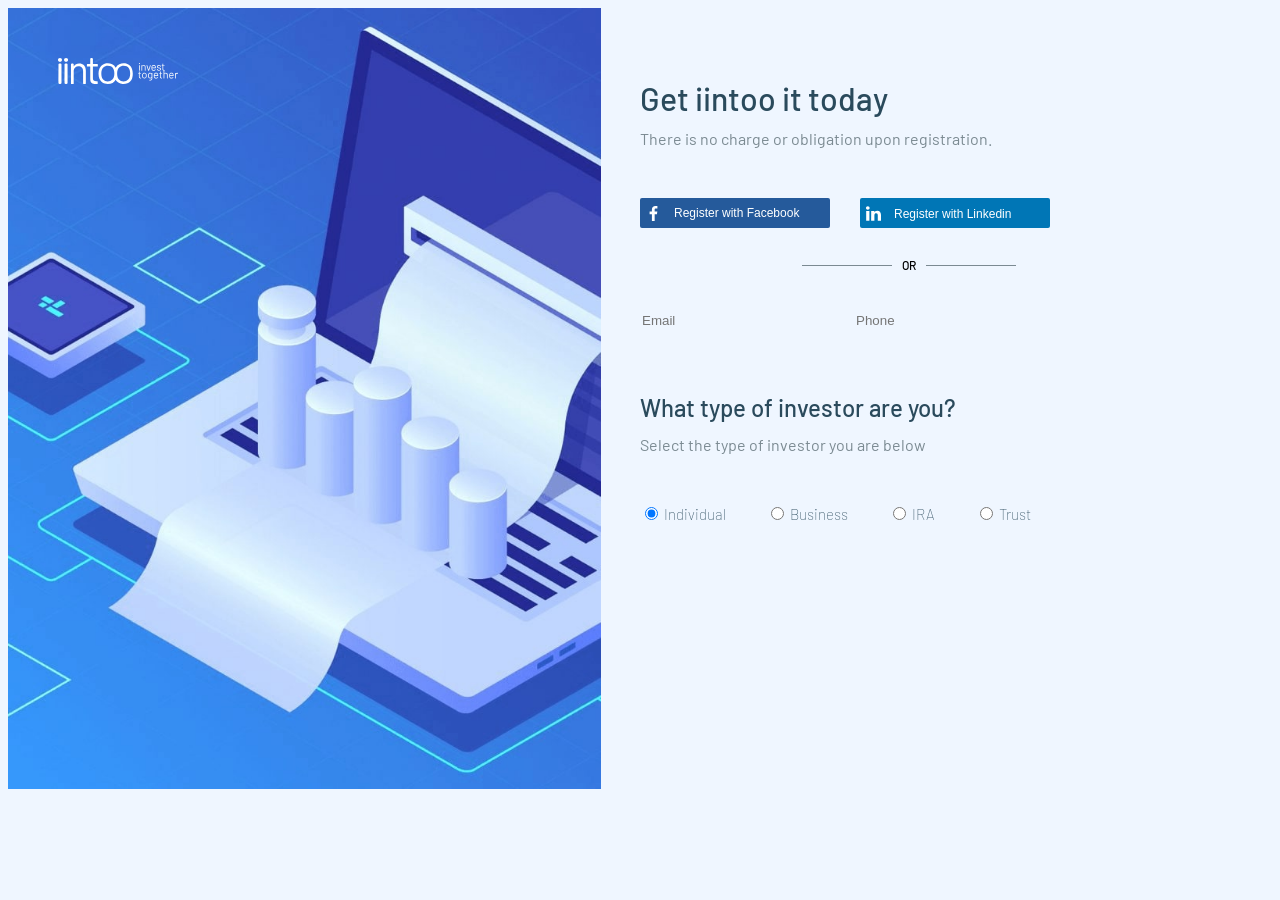
==== index.html @ d8821388 "split page; add left image; add simple form on right side without CSS" ====
<!DOCTYPE html>
<html lang="en">
<head>
    <meta charset="UTF-8">
    <meta name="viewport" content="width=device-width, initial-scale=1.0">
    <title>Registration</title>
    <link rel="stylesheet" href="style.css">
</head>
<body>
  <div class="page-container">
    <div class="logo-container">
       <img src="./bg.jpg" alt="blue laptop with coins" class="header-bg">
       <img src="./logo.svg" alt="company logo" class="header-logo">
    </div>
    <div class="main-info">
      <h1 class="right-text">Get iintoo it today</h1>
      <p>There is no charge or obligation upon registration.</p>
       <div class="button-container">
       <button class="button-facebook">
        <img src=".//facebook.svg" alt="facebook button" class="registration-fb" > 
        <span class="registration1"> Register with Facebook</span>
      </button>
      <button class="button-linkedin">
        <img src=".//linkedin.svg" alt=" linked in button" class="registration-lin"> 
       <span class="registration2"> Register with Linkedin</span>  
       </button> 
        </div>
       <div class="or">OR</div>
  <form class="registration-form">
    <input class="email" type="email" placeholder="Email">
    <input class="phone" type="phone" placeholder="Phone">
  </form>
  <div class="type">
  <h2>What type of investor are you?</h2>
  <div class="choise">Select the type of investor you are below</div>
  <section class="investor-types">
    <label>
        <input type="radio" name="investor" value="individual" checked>
        Individual
    </label>
    <label>
        <input type="radio" name="investor" value="business">
        Business
    </label>
    <label>
        <input type="radio" name="investor" value="ira">
        IRA
    </label>
    <label>
        <input type="radio" name="investor" value="trust">
        Trust
    </label>
</section>
  </div>
</div>
  </div>
    
</body>

</html>
---- style.css ----
@import url('https://fonts.googleapis.com/css2?family=Barlow:ital,wght@0,100;0,200;0,300;0,400;0,500;0,600;0,700;0,800;0,900;1,100;1,200;1,300;1,400;1,500;1,600;1,700;1,800;1,900&display=swap');

body {
    background-color: #EFF6FF;
    font-family:"barlow", sans-serif;
    font-weight: 100;
    font-size: 16px;
}
.page-container {
    display: flex;
    
}
.logo-container {
 position: relative;
     width: 50%;

}
.main-info {
    padding-left: 39px;
    padding-top: 50px;
    padding-right: 39px;
    padding-bottom: 50px;
    width: 50%;
}
.header-bg {
    width: 100%;
    height: auto;
}
.header-logo {
    position: absolute;
    left: 50px;
    top: 50px;
    width: 120px;
}
.right-text {
    color: #2A4A5C;
    height: 40px;
    font-weight: 500;
    margin-bottom: 10px;
    padding: right 30px;;

}
p {
    color: #7b8a92;
    font-weight: 400;
    margin-top: 10px;
    margin-bottom: 50px;
}
.button-container {
    display: flex;
    gap: 30px;
    
    

}
.registration-fb, .registration-lin {
    width: 15px;
    height: 15px;
    padding-top: 7px;

}
.or {
    display: flex; 
    justify-content: center;
    align-items: center;
    font-size: 12px;
    font-weight: 500;
    margin-top: 30px;
    padding-right: 95px;
    
}
.or::before {
    content: "";
    background-color: #7b8a92;
    width: 90px;
    height: 1px;
    margin-right: 10px;
    margin-left: 40px;
}
.or::after {
    content: "";
    background-color: #7b8a92;
    width: 90px;
    height: 1px;
    margin-left: 10px;
}
.button-facebook {
    display: flex;
    border: none;
    border-radius: 2px;
    background-color: #255A9B;
    height: 30px;
    width: 190px;

}
.registration1 {
   font-size: 12px;
   padding-left: 13px;
   padding-top: 7px;
   color: #FFFFFF;
}
.button-linkedin {
    display: flex;
    border: none;
    border-radius: 2px;
    background-color: #0076B6;
    height: 30px;
    width: 190px;
}
.registration2 {
    font-size: 12px;
    padding-left: 13px;
    padding-top: 8px;
    color: #FFFFFF;
}
.registration-form {
    display: flex;
    gap: 30px;
}
.email, .phone {
    width: 180px;
    height: 23px;
    padding-top: 7px;
    margin-top: 30px;
    background-color:  #EFF6FF;
    border-color: #EEEEEE;
    border: 1px;

}
.type {
  
}
h2 {
    color: #2A4A5C;
    height: 40px;
    font-weight: 500;
    margin-top: 60px;
    margin-bottom:2px;
    padding: right 30px;;


}
.choise {
    color: #7b8a92;
    font-weight: 400;
    margin-top:2px;

}
.investor-types {
    display: flex;
    gap: 40px;
    margin-top: 50px;

}
.investor-types label {
    font-size: 15px;
    color: #2A4A5C;
    
}
.investor-types input {
    border-color: #0076B6;
    background-color: #EEEEEE;
}
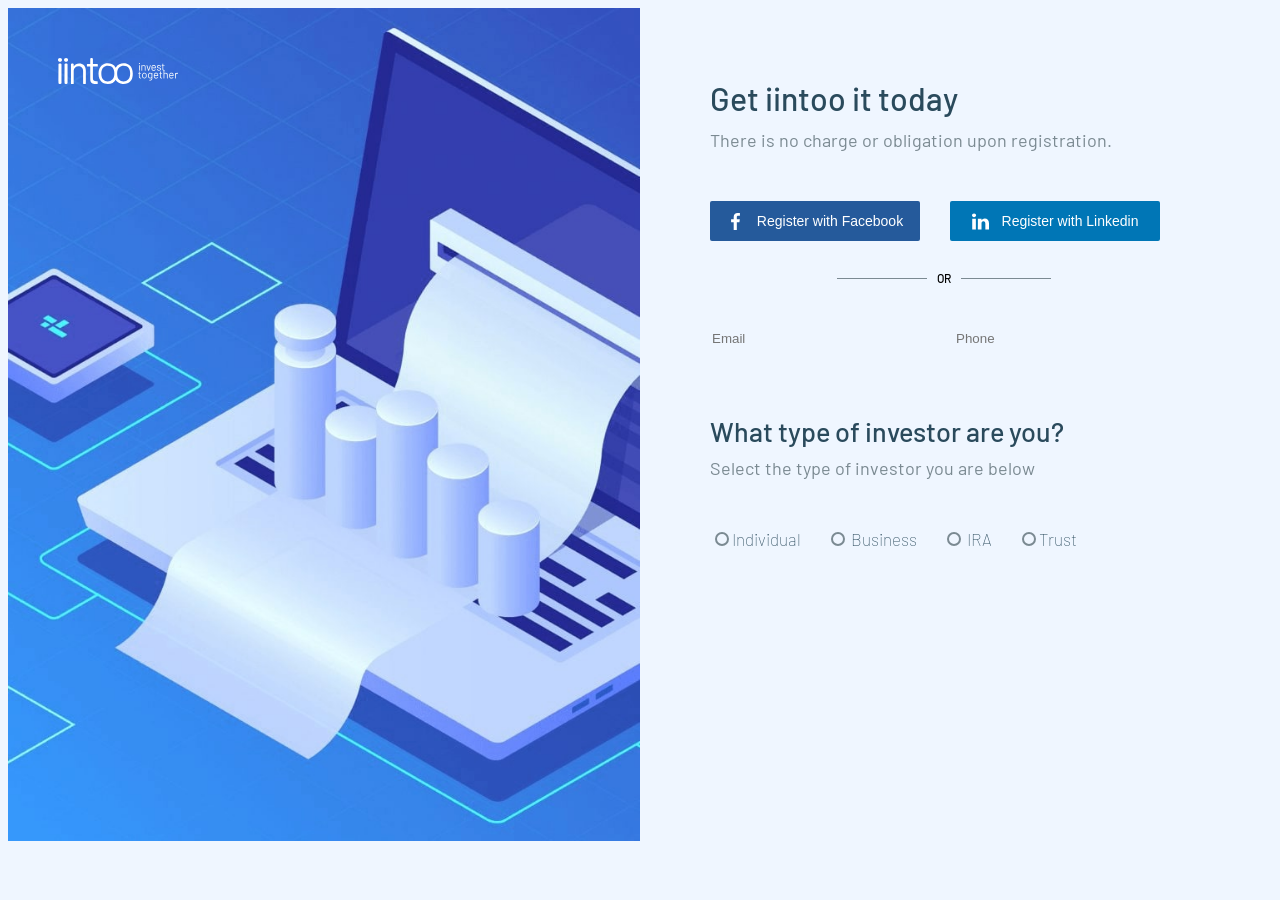
==== commit 1f157b28: "tooltip add" ====
--- a/index.html
+++ b/index.html
@@ -33,24 +33,41 @@
   <div class="type">
   <h2>What type of investor are you?</h2>
   <div class="choise">Select the type of investor you are below</div>
-  <section class="investor-types">
-    <label>
-        <input type="radio" name="investor" value="individual" checked>
-        Individual
-    </label>
-    <label>
-        <input type="radio" name="investor" value="business">
-        Business
-    </label>
-    <label>
-        <input type="radio" name="investor" value="ira">
-        IRA
-    </label>
-    <label>
-        <input type="radio" name="investor" value="trust">
-        Trust
-    </label>
-</section>
+  <div class="investor-types">
+
+    <div class="investor">
+      <label>
+        <input type="radio" name="investor">Individual
+      </label>
+   <div class="tooltip">I am a natural person investing on my own behalf as a sole owner,
+    joint tenant, or tenant in common.
+   </div>
+    </div>
+    <div class="investor">
+      <label>
+            <input type="radio" name="investor"> Business
+        </label>
+         <div class="tooltip"> I am a natural person investing on my own behalf as a sole owner,
+            joint tenant, or tenant in common.
+        </div>
+    </div>
+      <div class="investor">
+        <label>
+            <input type="radio" name="investor"> IRA
+        </label>
+        <div class="tooltip"> I am a natural person investing on my own behalf as a sole owner,
+            joint tenant, or tenant in common.
+        </div>
+    </div>
+    <div class="investor">
+        <label>
+            <input type="radio" name="investor">Trust
+        </label>
+       <div class="tooltip">  I am a natural person investing on my own behalf as a sole owner,
+            joint tenant, or tenant in common.
+        </div>
+    </div>
+</div>
   </div>
 </div>
   </div>
--- a/style.css
+++ b/style.css
@@ -11,12 +11,13 @@
     
 }
 .logo-container {
- position: relative;
+    position: relative;
      width: 50%;
+    flex-shrink: 0
 
 }
 .main-info {
-    padding-left: 39px;
+    padding-left: 70px;
     padding-top: 50px;
     padding-right: 39px;
     padding-bottom: 50px;
@@ -45,6 +46,7 @@
     font-weight: 400;
     margin-top: 10px;
     margin-bottom: 50px;
+    font-size: 18px;
 }
 .button-container {
     display: flex;
@@ -54,9 +56,10 @@
 
 }
 .registration-fb, .registration-lin {
-    width: 15px;
-    height: 15px;
-    padding-top: 7px;
+    width: 17px;
+    height: 17px;
+    
+
 
 }
 .or {
@@ -86,31 +89,33 @@
 }
 .button-facebook {
     display: flex;
+    justify-content: center;
+    align-items: center;
     border: none;
     border-radius: 2px;
     background-color: #255A9B;
-    height: 30px;
-    width: 190px;
+    height: 40px;
+    width: 210px;
 
 }
 .registration1 {
-   font-size: 12px;
+   font-size: 14px;
    padding-left: 13px;
-   padding-top: 7px;
    color: #FFFFFF;
 }
 .button-linkedin {
     display: flex;
+    justify-content: center;
+    align-items: center;
     border: none;
     border-radius: 2px;
     background-color: #0076B6;
-    height: 30px;
-    width: 190px;
+    height: 40px;
+    width: 210px;
 }
 .registration2 {
-    font-size: 12px;
+    font-size: 14px;
     padding-left: 13px;
-    padding-top: 8px;
     color: #FFFFFF;
 }
 .registration-form {
@@ -118,8 +123,8 @@
     gap: 30px;
 }
 .email, .phone {
-    width: 180px;
-    height: 23px;
+    width: 210px;
+    height: 32px;
     padding-top: 7px;
     margin-top: 30px;
     background-color:  #EFF6FF;
@@ -136,7 +141,8 @@
     font-weight: 500;
     margin-top: 60px;
     margin-bottom:2px;
-    padding: right 30px;;
+    padding: right 30px;
+    font-size: 27px;
 
 
 }
@@ -144,20 +150,53 @@
     color: #7b8a92;
     font-weight: 400;
     margin-top:2px;
+    font-size: 18px;
 
 }
 .investor-types {
     display: flex;
-    gap: 40px;
+    gap: 45px;
     margin-top: 50px;
 
 }
 .investor-types label {
-    font-size: 15px;
+    font-size: 17px;
     color: #2A4A5C;
     
 }
-.investor-types input {
-    border-color: #0076B6;
-    background-color: #EEEEEE;
+
+.investor-types {
+    display: flex;
+    gap: 25px;
+}
+.investor {
+    position: relative;
+}
+.tooltip {
+    position: absolute;
+    top: 30px;
+    left: 0;
+    width: 180px;
+    padding: 12px;
+    background-color: white;
+    color: #7b8a92;
+    font-size: 12px;
+    opacity: 0;
+    visibility: hidden;
+}
+.investor:hover .tooltip {
+    opacity: 1;
+    visibility: visible;
+}
+input[type="radio"] {
+    appearance: none;
+
+    width: 14px;
+    height: 14px;
+    border: 2px solid #7b8a92;
+    border-radius: 50%;
+    cursor: pointer;
+}
+input[type="radio"]:checked {
+    border: 3px solid #3f8be7;
 }
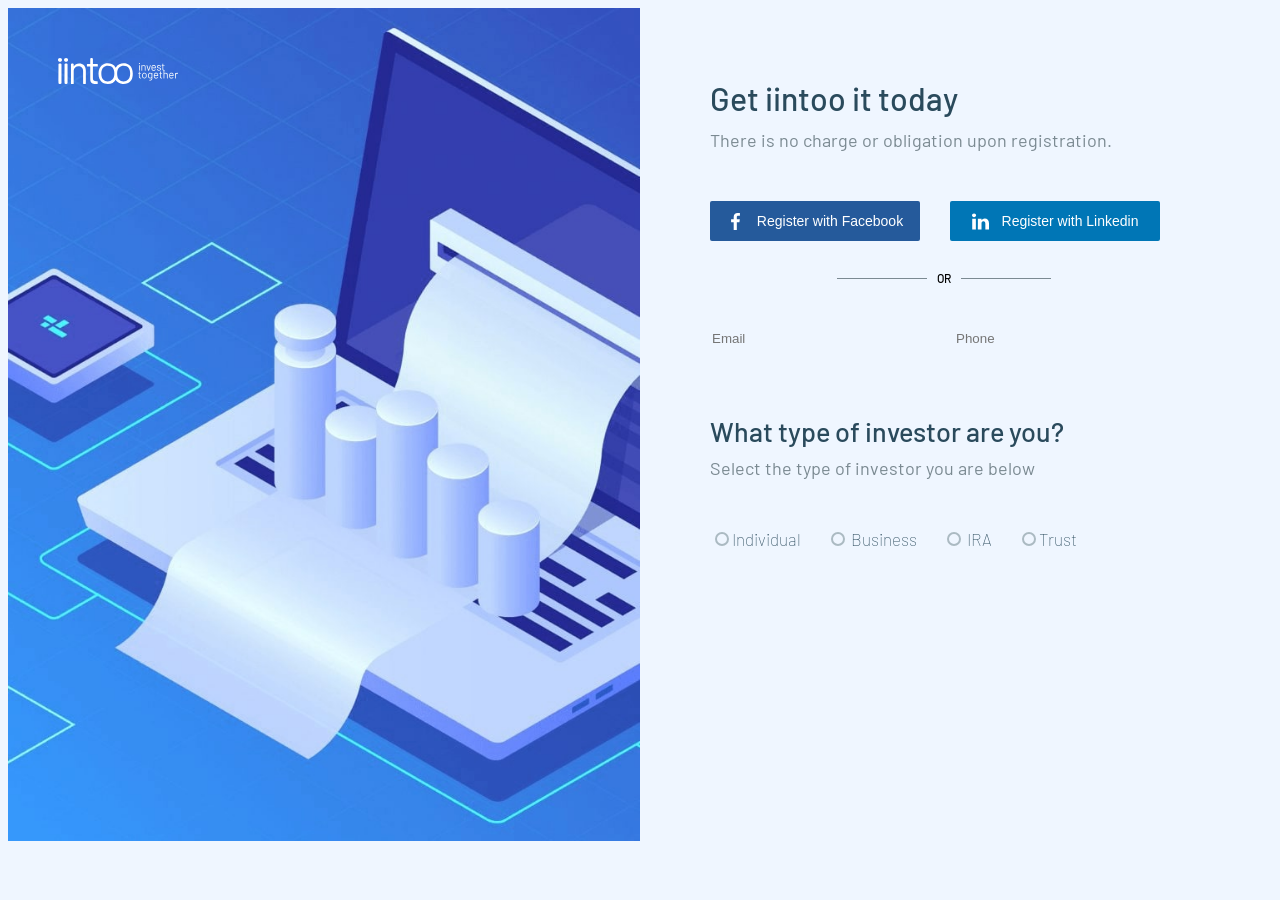
==== commit d0f8ff74: "small changes" ====
--- a/index.html
+++ b/index.html
@@ -34,8 +34,7 @@
   <h2>What type of investor are you?</h2>
   <div class="choise">Select the type of investor you are below</div>
   <div class="investor-types">
-
-    <div class="investor">
+  <div class="investor">
       <label>
         <input type="radio" name="investor">Individual
       </label>
--- a/style.css
+++ b/style.css
@@ -132,9 +132,6 @@
     border: 1px;
 
 }
-.type {
-  
-}
 h2 {
     color: #2A4A5C;
     height: 40px;
@@ -190,12 +187,10 @@
 }
 input[type="radio"] {
     appearance: none;
-
     width: 14px;
     height: 14px;
-    border: 2px solid #7b8a92;
+    border: 2px solid #abbac2;
     border-radius: 50%;
-    cursor: pointer;
 }
 input[type="radio"]:checked {
     border: 3px solid #3f8be7;
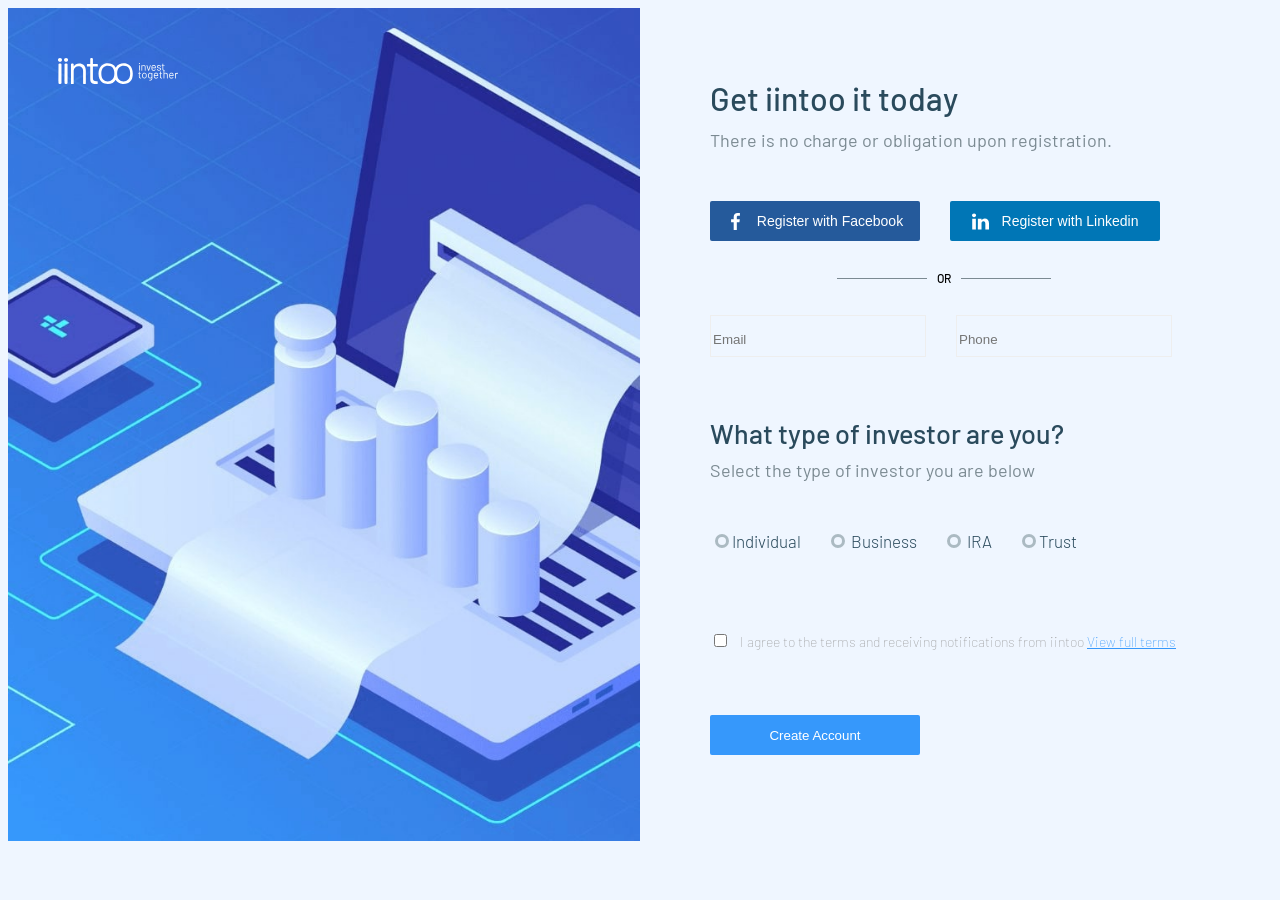
==== commit 2d881d68: "one more commit" ====
--- a/index.html
+++ b/index.html
@@ -67,6 +67,14 @@
         </div>
     </div>
 </div>
+   <label class="agreement">
+    <input type="checkbox" required>
+    I agree to the terms and receiving notifications from iintoo
+    <a href="#">View full terms</a>
+    </label>
+    <button type="submit" class="create-account"> 
+    Create Account
+    </button>
   </div>
 </div>
   </div>
--- a/style.css
+++ b/style.css
@@ -121,15 +121,16 @@
 .registration-form {
     display: flex;
     gap: 30px;
+    
 }
 .email, .phone {
     width: 210px;
     height: 32px;
     padding-top: 7px;
     margin-top: 30px;
-    background-color:  #EFF6FF;
-    border-color: #EEEEEE;
-    border: 1px;
+    background-color: #EFF6FF;
+    border: 1px solid #EEEEEE;
+    
 
 }
 h2 {
@@ -158,10 +159,10 @@
 }
 .investor-types label {
     font-size: 17px;
+    font-weight: 300;
     color: #2A4A5C;
     
 }
-
 .investor-types {
     display: flex;
     gap: 25px;
@@ -189,9 +190,32 @@
     appearance: none;
     width: 14px;
     height: 14px;
-    border: 2px solid #abbac2;
+    border: 3px solid #abbac2;
     border-radius: 50%;
 }
 input[type="radio"]:checked {
     border: 3px solid #3f8be7;
+}
+.agreement {
+    display: block;
+    font-family: "Barlow", sans-serif;
+    font-size: 14px;
+    color: #999999;
+    margin-top: 80px;
+}
+.agreement input {
+    margin-right: 10px;
+}
+.agreement a {
+    color: #3698fb;
+}
+.create-account {
+    display: block;
+    width: 210px;
+    height: 40px;
+    margin-top: 65px;
+    border: none;
+    background-color: #3698fb;
+    color: white;
+    border-radius: 2px;
 }
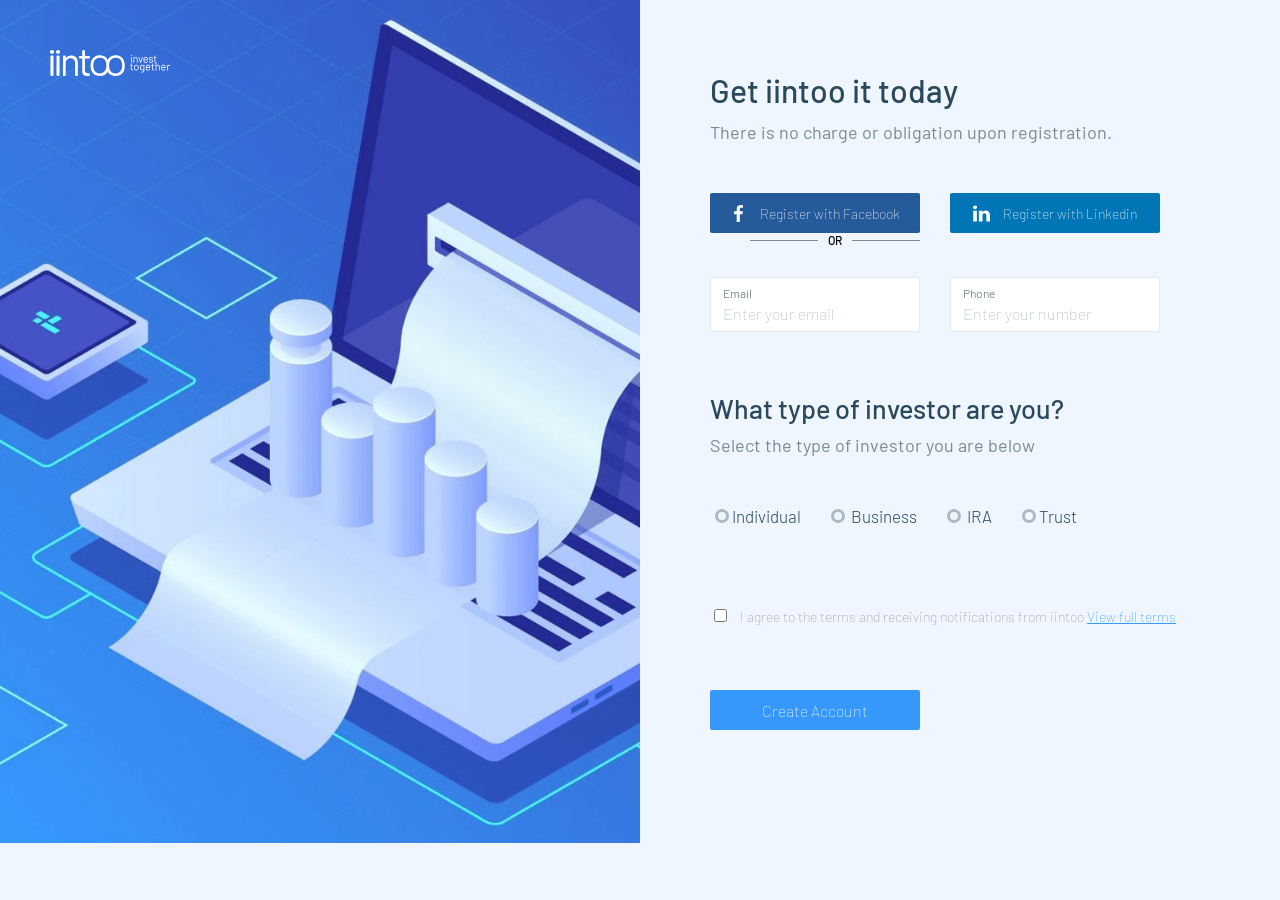
==== commit 6d274cad: "recommended changes" ====
--- a/index.html
+++ b/index.html
@@ -27,16 +27,24 @@
         </div>
        <div class="or">OR</div>
   <form class="registration-form">
-    <input class="email" type="email" placeholder="Email">
-    <input class="phone" type="phone" placeholder="Phone">
-  </form>
+    <div class="inputs-row">
+    <div class="input-box">
+        <label class="input-label" for="email">Email</label>
+        <input class="input-field" type="email" id="email" name="email" placeholder="Enter your email">
+    </div>
+
+    <div class="input-box">
+        <label class="input-label" for="phone">Phone</label>
+        <input class="input-field" type="tel" id="phone" name="phone" placeholder="Enter your number">
+    </div>
+</div>
   <div class="type">
   <h2>What type of investor are you?</h2>
-  <div class="choise">Select the type of investor you are below</div>
+  <div class="choice">Select the type of investor you are below</div>
   <div class="investor-types">
   <div class="investor">
       <label>
-        <input type="radio" name="investor">Individual
+        <input type="radio" name="investor" value="individual">Individual
       </label>
    <div class="tooltip">I am a natural person investing on my own behalf as a sole owner,
     joint tenant, or tenant in common.
@@ -44,7 +52,7 @@
     </div>
     <div class="investor">
       <label>
-            <input type="radio" name="investor"> Business
+            <input type="radio" name="investor" value="individual"> Business
         </label>
          <div class="tooltip"> I am a natural person investing on my own behalf as a sole owner,
             joint tenant, or tenant in common.
@@ -52,7 +60,7 @@
     </div>
       <div class="investor">
         <label>
-            <input type="radio" name="investor"> IRA
+            <input type="radio" name="investor" value="individual"> IRA
         </label>
         <div class="tooltip"> I am a natural person investing on my own behalf as a sole owner,
             joint tenant, or tenant in common.
@@ -60,7 +68,7 @@
     </div>
     <div class="investor">
         <label>
-            <input type="radio" name="investor">Trust
+            <input type="radio" name="investor" value="individual">Trust
         </label>
        <div class="tooltip">  I am a natural person investing on my own behalf as a sole owner,
             joint tenant, or tenant in common.
@@ -76,6 +84,7 @@
     Create Account
     </button>
   </div>
+  </form>
 </div>
   </div>
     
--- a/style.css
+++ b/style.css
@@ -5,6 +5,7 @@
     font-family:"barlow", sans-serif;
     font-weight: 100;
     font-size: 16px;
+    margin: 0;
 }
 .page-container {
     display: flex;
@@ -38,7 +39,7 @@
     height: 40px;
     font-weight: 500;
     margin-bottom: 10px;
-    padding: right 30px;;
+    padding-right: 30px;
 
 }
 p {
@@ -58,24 +59,22 @@
 .registration-fb, .registration-lin {
     width: 17px;
     height: 17px;
-    
-
-
-}
+
+}
+
 .or {
     display: flex; 
     justify-content: center;
     align-items: center;
     font-size: 12px;
     font-weight: 500;
-    margin-top: 30px;
-    padding-right: 95px;
-    
+    width: 210px;
+
 }
 .or::before {
     content: "";
     background-color: #7b8a92;
-    width: 90px;
+    flex: 1;
     height: 1px;
     margin-right: 10px;
     margin-left: 40px;
@@ -83,7 +82,7 @@
 .or::after {
     content: "";
     background-color: #7b8a92;
-    width: 90px;
+    flex: 1;
     height: 1px;
     margin-left: 10px;
 }
@@ -96,6 +95,12 @@
     background-color: #255A9B;
     height: 40px;
     width: 210px;
+    cursor: pointer;
+}
+.button-facebook:hover {
+     opacity: 1;
+     visibility: visible;
+     transition: 0.3s;
 
 }
 .registration1 {
@@ -103,6 +108,7 @@
    padding-left: 13px;
    color: #FFFFFF;
 }
+
 .button-linkedin {
     display: flex;
     justify-content: center;
@@ -112,26 +118,59 @@
     background-color: #0076B6;
     height: 40px;
     width: 210px;
-}
+    cursor: pointer;
+}
+.button-linkedin:hover{
+    opacity: 1;
+    visibility: visible; 
+    transition: 0.3s;
+
+}  
 .registration2 {
     font-size: 14px;
     padding-left: 13px;
     color: #FFFFFF;
 }
-.registration-form {
+.inputs-row {
     display: flex;
     gap: 30px;
-    
-}
-.email, .phone {
-    width: 210px;
-    height: 32px;
-    padding-top: 7px;
     margin-top: 30px;
-    background-color: #EFF6FF;
-    border: 1px solid #EEEEEE;
-    
-
+}
+.input-box {
+    box-sizing: border-box; 
+    display: flex;
+    flex-direction: column;
+    gap: 4px;
+    width: 210px;
+    padding: 8px 12px;
+    background-color: #FFFFFF;
+    border: 1px solid #E4EAF0;
+    border-radius: 2px;
+}
+.input-box:focus-within {
+    border-color: #C9DDF2;
+    box-shadow: inset 3px 0 0 #3698FB;
+}
+
+.input-label {
+    font-size: 12px;
+    font-weight: 400;
+    color: #7B8A92;
+}
+
+.input-field {
+    width: 100%;
+    padding: 0;
+    border: none;
+    outline: none; 
+    background: transparent;
+    font-family: inherit; 
+    font-size: 16px;
+    color: #2A4A5C;
+}
+
+.input-field::placeholder {
+    color: #ABBAC2;
 }
 h2 {
     color: #2A4A5C;
@@ -139,12 +178,12 @@
     font-weight: 500;
     margin-top: 60px;
     margin-bottom:2px;
-    padding: right 30px;
+    padding-right: 30px;
     font-size: 27px;
 
 
 }
-.choise {
+.choice {
     color: #7b8a92;
     font-weight: 400;
     margin-top:2px;
@@ -192,6 +231,8 @@
     height: 14px;
     border: 3px solid #abbac2;
     border-radius: 50%;
+    cursor: pointer;
+    
 }
 input[type="radio"]:checked {
     border: 3px solid #3f8be7;
@@ -202,9 +243,11 @@
     font-size: 14px;
     color: #999999;
     margin-top: 80px;
+    
 }
 .agreement input {
     margin-right: 10px;
+    cursor: pointer;
 }
 .agreement a {
     color: #3698fb;
@@ -218,4 +261,12 @@
     background-color: #3698fb;
     color: white;
     border-radius: 2px;
+    cursor: pointer;
+}
+.create-account:hover {
+    opacity: 1;
+    visibility: visible;
+}
+button, input {
+font: inherit;
 }
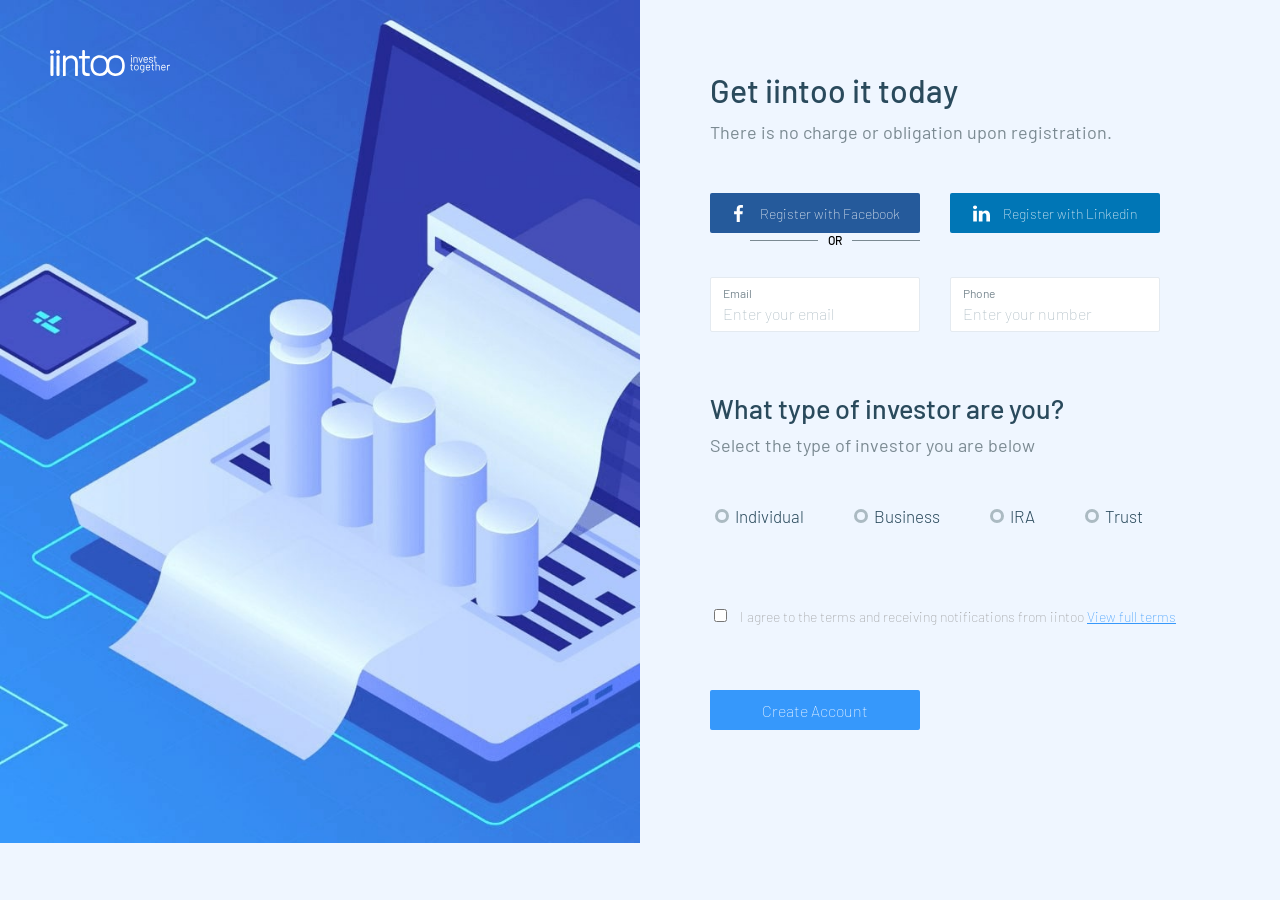
==== commit bd282ad8: "change  input" ====
--- a/index.html
+++ b/index.html
@@ -9,19 +9,19 @@
 <body>
   <div class="page-container">
     <div class="logo-container">
-       <img src="./bg.jpg" alt="blue laptop with coins" class="header-bg">
-       <img src="./logo.svg" alt="company logo" class="header-logo">
+       <img src="./bg.jpg" alt="" class="header-bg">
+       <img src="./logo.svg" alt="" class="header-logo">
     </div>
     <div class="main-info">
       <h1 class="right-text">Get iintoo it today</h1>
       <p>There is no charge or obligation upon registration.</p>
        <div class="button-container">
        <button class="button-facebook">
-        <img src=".//facebook.svg" alt="facebook button" class="registration-fb" > 
+        <img src="./facebook.svg" alt="" class="registration-fb" > 
         <span class="registration1"> Register with Facebook</span>
       </button>
       <button class="button-linkedin">
-        <img src=".//linkedin.svg" alt=" linked in button" class="registration-lin"> 
+        <img src="./linkedin.svg" alt="" class="registration-lin"> 
        <span class="registration2"> Register with Linkedin</span>  
        </button> 
         </div>
@@ -44,7 +44,7 @@
   <div class="investor-types">
   <div class="investor">
       <label>
-        <input type="radio" name="investor" value="individual">Individual
+        <input type="radio" name="investor" value="individual"> Individual
       </label>
    <div class="tooltip">I am a natural person investing on my own behalf as a sole owner,
     joint tenant, or tenant in common.
@@ -68,7 +68,7 @@
     </div>
     <div class="investor">
         <label>
-            <input type="radio" name="investor" value="individual">Trust
+            <input type="radio" name="investor" value="individual"> Trust
         </label>
        <div class="tooltip">  I am a natural person investing on my own behalf as a sole owner,
             joint tenant, or tenant in common.
--- a/style.css
+++ b/style.css
@@ -192,7 +192,6 @@
 }
 .investor-types {
     display: flex;
-    gap: 45px;
     margin-top: 50px;
 
 }
@@ -204,7 +203,7 @@
 }
 .investor-types {
     display: flex;
-    gap: 25px;
+    gap: 45px;
 }
 .investor {
     position: relative;
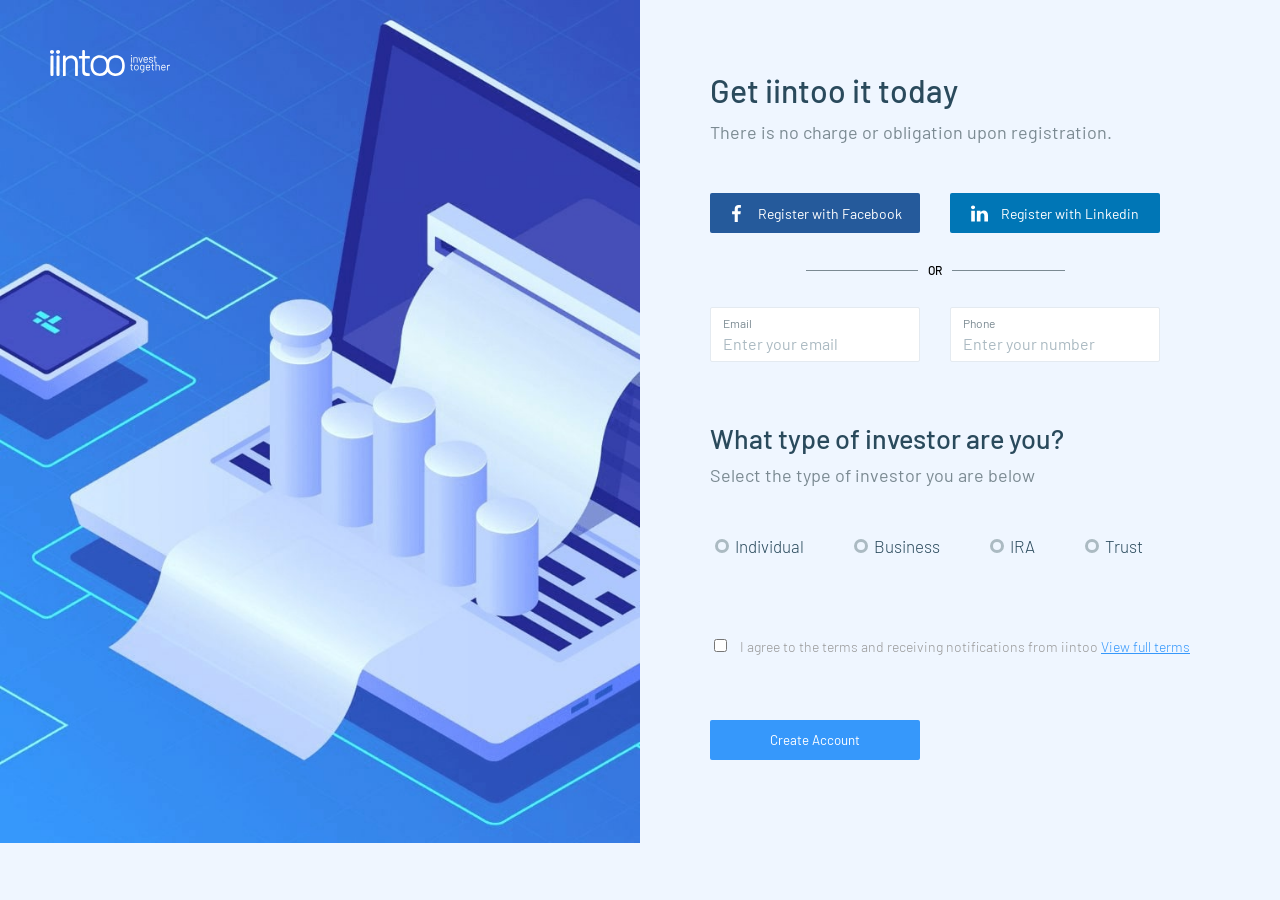
==== commit cc6e66a8: "center or block;  change hover opacity; rename classes;" ====
--- a/index.html
+++ b/index.html
@@ -1,93 +1,108 @@
-<!DOCTYPE html>
+<!doctype html>
 <html lang="en">
-<head>
-    <meta charset="UTF-8">
-    <meta name="viewport" content="width=device-width, initial-scale=1.0">
+  <head>
+    <meta charset="UTF-8" />
+    <meta name="viewport" content="width=device-width, initial-scale=1.0" />
     <title>Registration</title>
-    <link rel="stylesheet" href="style.css">
-</head>
-<body>
-  <div class="page-container">
-    <div class="logo-container">
-       <img src="./bg.jpg" alt="" class="header-bg">
-       <img src="./logo.svg" alt="" class="header-logo">
+    <link rel="stylesheet" href="style.css" />
+  </head>
+  <body>
+    <div class="page-container">
+      <div class="logo-container">
+        <img src="./bg.jpg" alt="" class="header-bg" />
+        <img src="./logo.svg" alt="" class="header-logo" />
+      </div>
+      <div class="main-info">
+        <h1 class="right-text">Get iintoo it today</h1>
+        <p>There is no charge or obligation upon registration.</p>
+        <div class="button-container">
+          <button class="button-facebook">
+            <img src="./facebook.svg" alt="" class="registration-fb" />
+            <span class="social-button"> Register with Facebook</span>
+          </button>
+          <button class="button-linkedin">
+            <img src="./linkedin.svg" alt="" class="registration-lin" />
+            <span class="social-button"> Register with Linkedin</span>
+          </button>
+        </div>
+        <div class="or">OR</div>
+        <form class="registration-form">
+          <div class="inputs-row">
+            <div class="input-box">
+              <label class="input-label" for="email">Email</label>
+              <input
+                class="input-field"
+                type="email"
+                id="email"
+                name="email"
+                placeholder="Enter your email"
+              />
+            </div>
+
+            <div class="input-box">
+              <label class="input-label" for="phone">Phone</label>
+              <input
+                class="input-field"
+                type="tel"
+                id="phone"
+                name="phone"
+                placeholder="Enter your number"
+              />
+            </div>
+          </div>
+          <div class="type">
+            <h2>What type of investor are you?</h2>
+            <div class="choice">Select the type of investor you are below</div>
+            <div class="investor-types">
+              <div class="investor">
+                <label>
+                  <input type="radio" name="investor" value="individual" />
+                  Individual
+                </label>
+                <div class="tooltip">
+                  I am a natural person investing on my own behalf as a sole
+                  owner, joint tenant, or tenant in common.
+                </div>
+              </div>
+              <div class="investor">
+                <label>
+                  <input type="radio" name="investor" value="individual" />
+                  Business
+                </label>
+                <div class="tooltip">
+                  I am a natural person investing on my own behalf as a sole
+                  owner, joint tenant, or tenant in common.
+                </div>
+              </div>
+              <div class="investor">
+                <label>
+                  <input type="radio" name="investor" value="individual" /> IRA
+                </label>
+                <div class="tooltip">
+                  I am a natural person investing on my own behalf as a sole
+                  owner, joint tenant, or tenant in common.
+                </div>
+              </div>
+              <div class="investor">
+                <label>
+                  <input type="radio" name="investor" value="individual" />
+                  Trust
+                </label>
+                <div class="tooltip">
+                  I am a natural person investing on my own behalf as a sole
+                  owner, joint tenant, or tenant in common.
+                </div>
+              </div>
+            </div>
+            <label class="agreement">
+              <input type="checkbox" required />
+              I agree to the terms and receiving notifications from iintoo
+              <a href="#">View full terms</a>
+            </label>
+            <button type="submit" class="create-account">Create Account</button>
+          </div>
+        </form>
+      </div>
     </div>
-    <div class="main-info">
-      <h1 class="right-text">Get iintoo it today</h1>
-      <p>There is no charge or obligation upon registration.</p>
-       <div class="button-container">
-       <button class="button-facebook">
-        <img src="./facebook.svg" alt="" class="registration-fb" > 
-        <span class="registration1"> Register with Facebook</span>
-      </button>
-      <button class="button-linkedin">
-        <img src="./linkedin.svg" alt="" class="registration-lin"> 
-       <span class="registration2"> Register with Linkedin</span>  
-       </button> 
-        </div>
-       <div class="or">OR</div>
-  <form class="registration-form">
-    <div class="inputs-row">
-    <div class="input-box">
-        <label class="input-label" for="email">Email</label>
-        <input class="input-field" type="email" id="email" name="email" placeholder="Enter your email">
-    </div>
-
-    <div class="input-box">
-        <label class="input-label" for="phone">Phone</label>
-        <input class="input-field" type="tel" id="phone" name="phone" placeholder="Enter your number">
-    </div>
-</div>
-  <div class="type">
-  <h2>What type of investor are you?</h2>
-  <div class="choice">Select the type of investor you are below</div>
-  <div class="investor-types">
-  <div class="investor">
-      <label>
-        <input type="radio" name="investor" value="individual"> Individual
-      </label>
-   <div class="tooltip">I am a natural person investing on my own behalf as a sole owner,
-    joint tenant, or tenant in common.
-   </div>
-    </div>
-    <div class="investor">
-      <label>
-            <input type="radio" name="investor" value="individual"> Business
-        </label>
-         <div class="tooltip"> I am a natural person investing on my own behalf as a sole owner,
-            joint tenant, or tenant in common.
-        </div>
-    </div>
-      <div class="investor">
-        <label>
-            <input type="radio" name="investor" value="individual"> IRA
-        </label>
-        <div class="tooltip"> I am a natural person investing on my own behalf as a sole owner,
-            joint tenant, or tenant in common.
-        </div>
-    </div>
-    <div class="investor">
-        <label>
-            <input type="radio" name="investor" value="individual"> Trust
-        </label>
-       <div class="tooltip">  I am a natural person investing on my own behalf as a sole owner,
-            joint tenant, or tenant in common.
-        </div>
-    </div>
-</div>
-   <label class="agreement">
-    <input type="checkbox" required>
-    I agree to the terms and receiving notifications from iintoo
-    <a href="#">View full terms</a>
-    </label>
-    <button type="submit" class="create-account"> 
-    Create Account
-    </button>
-  </div>
-  </form>
-</div>
-  </div>
-    
-</body>
-
-</html>+  </body>
+</html>
--- a/style.css
+++ b/style.css
@@ -1,271 +1,251 @@
-@import url('https://fonts.googleapis.com/css2?family=Barlow:ital,wght@0,100;0,200;0,300;0,400;0,500;0,600;0,700;0,800;0,900;1,100;1,200;1,300;1,400;1,500;1,600;1,700;1,800;1,900&display=swap');
+@import url("https://fonts.googleapis.com/css2?family=Barlow:ital,wght@0,100;0,200;0,300;0,400;0,500;0,600;0,700;0,800;0,900;1,100;1,200;1,300;1,400;1,500;1,600;1,700;1,800;1,900&display=swap");
 
 body {
-    background-color: #EFF6FF;
-    font-family:"barlow", sans-serif;
-    font-weight: 100;
-    font-size: 16px;
-    margin: 0;
+  background-color: #eff6ff;
+  font-family: "barlow", sans-serif;
+  font-weight: 300;
+  font-size: 16px;
+  margin: 0;
 }
 .page-container {
-    display: flex;
-    
+  display: flex;
 }
 .logo-container {
-    position: relative;
-     width: 50%;
-    flex-shrink: 0
-
+  position: relative;
+  width: 50%;
+  flex-shrink: 0;
 }
 .main-info {
-    padding-left: 70px;
-    padding-top: 50px;
-    padding-right: 39px;
-    padding-bottom: 50px;
-    width: 50%;
+  padding-left: 70px;
+  padding-top: 50px;
+  padding-right: 39px;
+  padding-bottom: 50px;
+  width: 50%;
 }
 .header-bg {
-    width: 100%;
-    height: auto;
+  width: 100%;
+  height: auto;
 }
 .header-logo {
-    position: absolute;
-    left: 50px;
-    top: 50px;
-    width: 120px;
+  position: absolute;
+  left: 50px;
+  top: 50px;
+  width: 120px;
 }
 .right-text {
-    color: #2A4A5C;
-    height: 40px;
-    font-weight: 500;
-    margin-bottom: 10px;
-    padding-right: 30px;
-
+  color: #2a4a5c;
+  height: 40px;
+  font-weight: 500;
+  margin-bottom: 10px;
+  padding-right: 30px;
 }
 p {
-    color: #7b8a92;
-    font-weight: 400;
-    margin-top: 10px;
-    margin-bottom: 50px;
-    font-size: 18px;
+  color: #7b8a92;
+  font-weight: 400;
+  margin-top: 10px;
+  margin-bottom: 50px;
+  font-size: 18px;
 }
 .button-container {
-    display: flex;
-    gap: 30px;
-    
-    
-
-}
-.registration-fb, .registration-lin {
-    width: 17px;
-    height: 17px;
-
+  display: flex;
+  gap: 30px;
+}
+.registration-fb,
+.registration-lin {
+  width: 17px;
+  height: 17px;
 }
 
 .or {
-    display: flex; 
-    justify-content: center;
-    align-items: center;
-    font-size: 12px;
-    font-weight: 500;
-    width: 210px;
-
+  display: flex;
+  justify-content: center;
+  align-items: center;
+  font-size: 12px;
+  font-weight: 500;
+  width: 450px;
+  margin-top: 30px;
 }
 .or::before {
-    content: "";
-    background-color: #7b8a92;
-    flex: 1;
-    height: 1px;
-    margin-right: 10px;
-    margin-left: 40px;
+  content: "";
+  background-color: #7b8a92;
+  width: 25%;
+  height: 1px;
+  margin-right: 10px;
 }
 .or::after {
-    content: "";
-    background-color: #7b8a92;
-    flex: 1;
-    height: 1px;
-    margin-left: 10px;
+  content: "";
+  background-color: #7b8a92;
+  width: 25%;
+  height: 1px;
+  margin-left: 10px;
 }
 .button-facebook {
-    display: flex;
-    justify-content: center;
-    align-items: center;
-    border: none;
-    border-radius: 2px;
-    background-color: #255A9B;
-    height: 40px;
-    width: 210px;
-    cursor: pointer;
+  display: flex;
+  justify-content: center;
+  align-items: center;
+  border: none;
+  border-radius: 2px;
+  background-color: #255a9b;
+  height: 40px;
+  width: 210px;
+  cursor: pointer;
 }
 .button-facebook:hover {
-     opacity: 1;
-     visibility: visible;
-     transition: 0.3s;
-
-}
-.registration1 {
-   font-size: 14px;
-   padding-left: 13px;
-   color: #FFFFFF;
-}
-
+  opacity: 0.8;
+  visibility: visible;
+  transition: 0.3s;
+}
+  .social-button {
+  font-size: 14px;
+  padding-left: 13px;
+  color: #ffffff;
+}
 .button-linkedin {
-    display: flex;
-    justify-content: center;
-    align-items: center;
-    border: none;
-    border-radius: 2px;
-    background-color: #0076B6;
-    height: 40px;
-    width: 210px;
-    cursor: pointer;
-}
-.button-linkedin:hover{
-    opacity: 1;
-    visibility: visible; 
-    transition: 0.3s;
-
-}  
-.registration2 {
-    font-size: 14px;
-    padding-left: 13px;
-    color: #FFFFFF;
-}
+  display: flex;
+  justify-content: center;
+  align-items: center;
+  border: none;
+  border-radius: 2px;
+  background-color: #0076b6;
+  height: 40px;
+  width: 210px;
+  cursor: pointer;
+}
+.button-linkedin:hover {
+  opacity: 0.8;
+  visibility: visible;
+  transition: 0.3s;
+}
+
 .inputs-row {
-    display: flex;
-    gap: 30px;
-    margin-top: 30px;
+  display: flex;
+  gap: 30px;
+  margin-top: 30px;
 }
 .input-box {
-    box-sizing: border-box; 
-    display: flex;
-    flex-direction: column;
-    gap: 4px;
-    width: 210px;
-    padding: 8px 12px;
-    background-color: #FFFFFF;
-    border: 1px solid #E4EAF0;
-    border-radius: 2px;
+  box-sizing: border-box;
+  display: flex;
+  flex-direction: column;
+  gap: 4px;
+  width: 210px;
+  padding: 8px 12px;
+  background-color: #ffffff;
+  border: 1px solid #e4eaf0;
+  border-radius: 2px;
 }
 .input-box:focus-within {
-    border-color: #C9DDF2;
-    box-shadow: inset 3px 0 0 #3698FB;
+  border-color: #c9ddf2;
+  box-shadow: inset 3px 0 0 #3698fb;
 }
 
 .input-label {
-    font-size: 12px;
-    font-weight: 400;
-    color: #7B8A92;
+  font-size: 12px;
+  font-weight: 400;
+  color: #7b8a92;
 }
 
 .input-field {
-    width: 100%;
-    padding: 0;
-    border: none;
-    outline: none; 
-    background: transparent;
-    font-family: inherit; 
-    font-size: 16px;
-    color: #2A4A5C;
+  width: 100%;
+  padding: 0;
+  border: none;
+  outline: none;
+  background: transparent;
+  font-family: inherit;
+  font-size: 16px;
+  color: #2a4a5c;
 }
 
 .input-field::placeholder {
-    color: #ABBAC2;
+  color: #abbac2;
 }
 h2 {
-    color: #2A4A5C;
-    height: 40px;
-    font-weight: 500;
-    margin-top: 60px;
-    margin-bottom:2px;
-    padding-right: 30px;
-    font-size: 27px;
-
-
+  color: #2a4a5c;
+  height: 40px;
+  font-weight: 500;
+  margin-top: 60px;
+  margin-bottom: 2px;
+  padding-right: 30px;
+  font-size: 27px;
 }
 .choice {
-    color: #7b8a92;
-    font-weight: 400;
-    margin-top:2px;
-    font-size: 18px;
-
+  color: #7b8a92;
+  font-weight: 400;
+  margin-top: 2px;
+  font-size: 18px;
 }
 .investor-types {
-    display: flex;
-    margin-top: 50px;
-
+  display: flex;
+  margin-top: 50px;
 }
 .investor-types label {
-    font-size: 17px;
-    font-weight: 300;
-    color: #2A4A5C;
-    
+  font-size: 17px;
+  font-weight: 300;
+  color: #2a4a5c;
 }
 .investor-types {
-    display: flex;
-    gap: 45px;
+  display: flex;
+  gap: 45px;
 }
 .investor {
-    position: relative;
+  position: relative;
 }
 .tooltip {
-    position: absolute;
-    top: 30px;
-    left: 0;
-    width: 180px;
-    padding: 12px;
-    background-color: white;
-    color: #7b8a92;
-    font-size: 12px;
-    opacity: 0;
-    visibility: hidden;
+  position: absolute;
+  top: 30px;
+  left: 0;
+  width: 180px;
+  padding: 12px;
+  background-color: white;
+  color: #7b8a92;
+  font-size: 12px;
+  opacity: 0;
+  visibility: hidden;
 }
 .investor:hover .tooltip {
-    opacity: 1;
-    visibility: visible;
+  opacity: 1;
+  visibility: visible;
 }
 input[type="radio"] {
-    appearance: none;
-    width: 14px;
-    height: 14px;
-    border: 3px solid #abbac2;
-    border-radius: 50%;
-    cursor: pointer;
-    
+  appearance: none;
+  width: 14px;
+  height: 14px;
+  border: 3px solid #abbac2;
+  border-radius: 50%;
+  cursor: pointer;
 }
 input[type="radio"]:checked {
-    border: 3px solid #3f8be7;
+  border: 3px solid #3f8be7;
 }
 .agreement {
-    display: block;
-    font-family: "Barlow", sans-serif;
-    font-size: 14px;
-    color: #999999;
-    margin-top: 80px;
-    
+  display: block;
+  font-family: "Barlow", sans-serif;
+  font-size: 14px;
+  color: #999999;
+  margin-top: 80px;
 }
 .agreement input {
-    margin-right: 10px;
-    cursor: pointer;
+  margin-right: 10px;
+  cursor: pointer;
 }
 .agreement a {
-    color: #3698fb;
+  color: #3698fb;
 }
 .create-account {
-    display: block;
-    width: 210px;
-    height: 40px;
-    margin-top: 65px;
-    border: none;
-    background-color: #3698fb;
-    color: white;
-    border-radius: 2px;
-    cursor: pointer;
+  display: block;
+  width: 210px;
+  height: 40px;
+  margin-top: 65px;
+  border: none;
+  background-color: #3698fb;
+  color: white;
+  border-radius: 2px;
+  cursor: pointer;
 }
 .create-account:hover {
-    opacity: 1;
-    visibility: visible;
-}
-button, input {
-font: inherit;
-}+  opacity: 0.8;
+  visibility: visible;
+}
+button,
+input {
+  font-family: inherit;
+}
